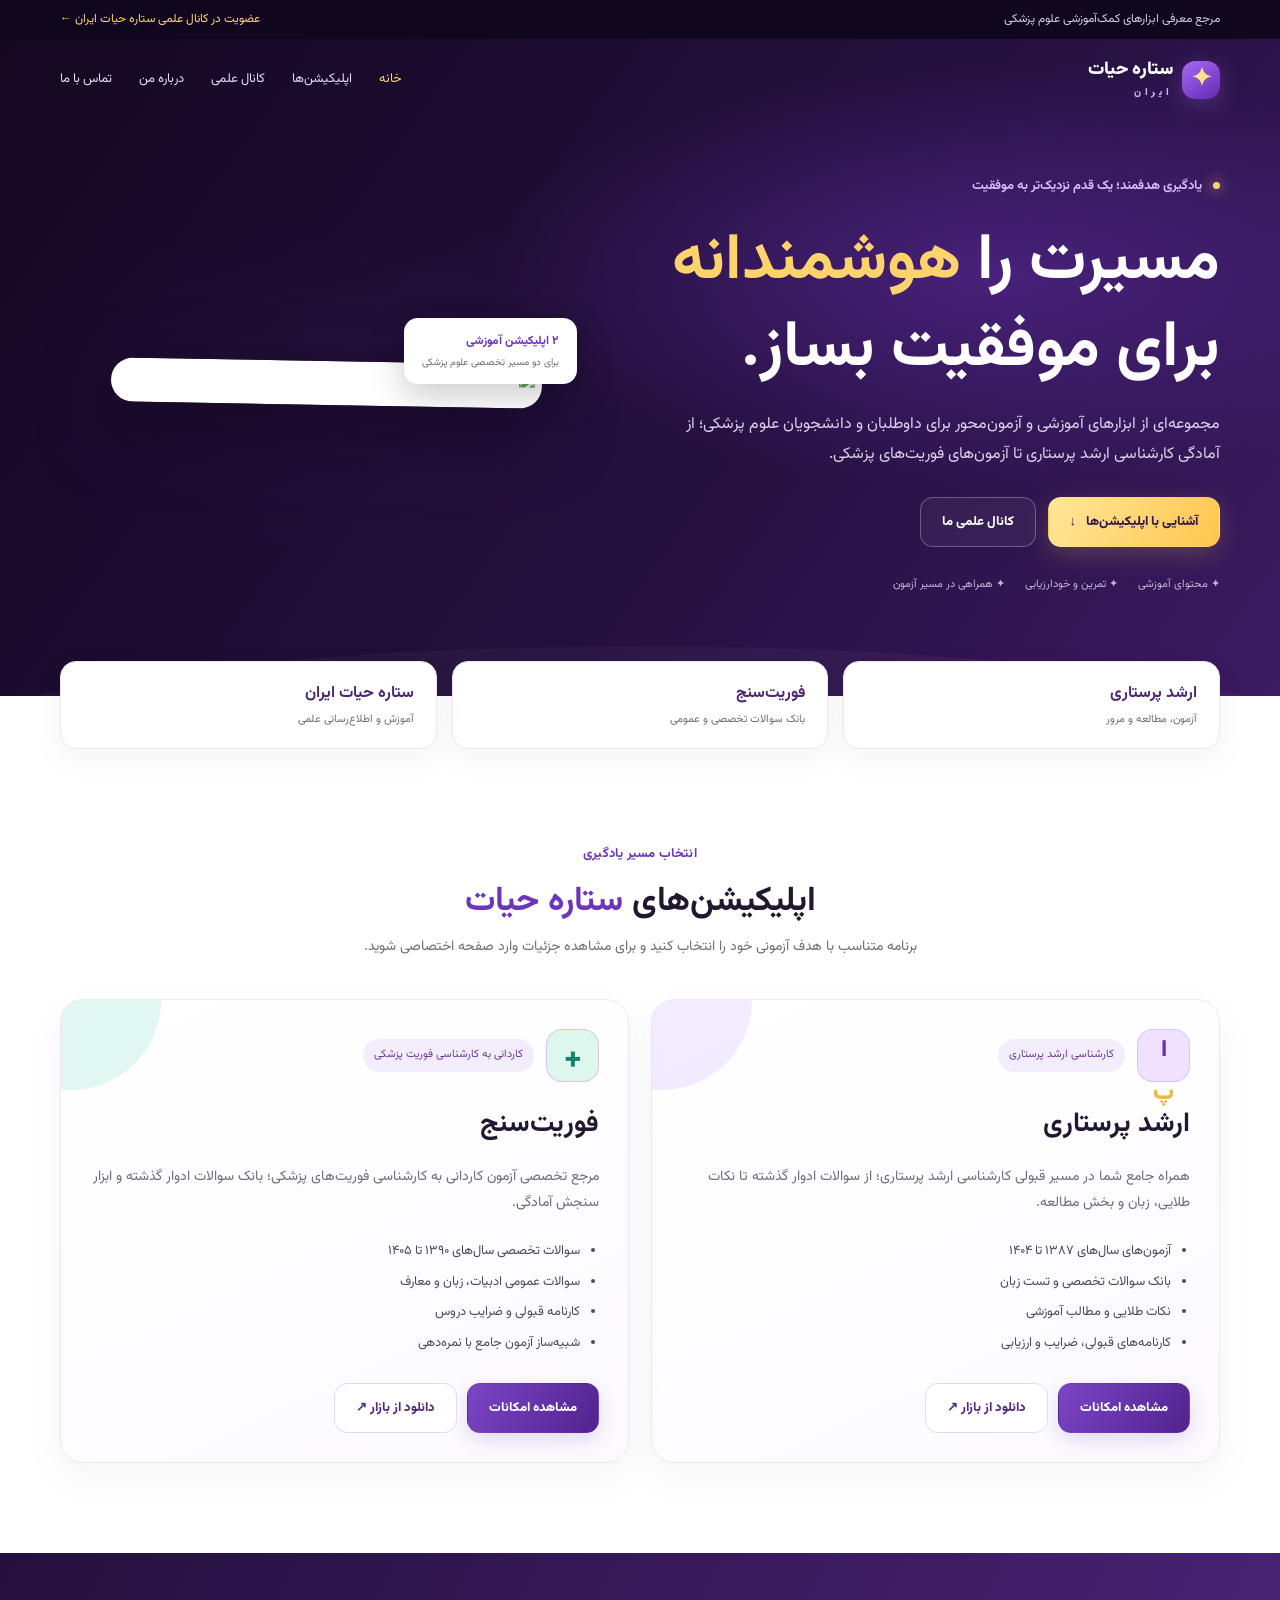
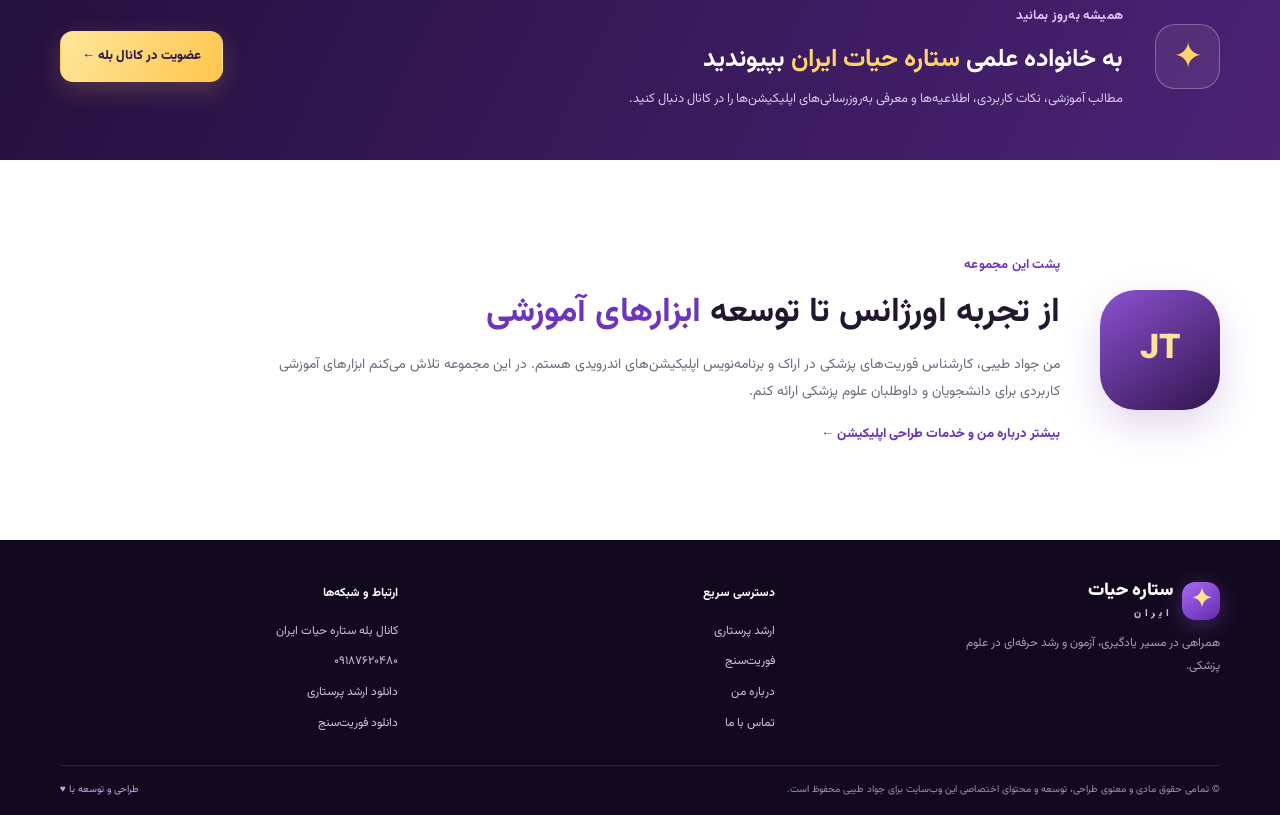
==== index.html @ ad35c451 "Add files via upload" ====
<!doctype html>
<html lang="fa" dir="rtl">
<head>
<meta charset="utf-8"><meta name="viewport" content="width=device-width,initial-scale=1">
<meta name="theme-color" content="#170b2d">
<title>ستاره حیات ایران | آموزش، آزمون و اپلیکیشن‌های علوم پزشکی</title>
<meta name="description" content="ستاره حیات ایران؛ معرفی اپلیکیشن ارشد پرستاری و فوریت‌سنج، ابزارهای کمک‌آموزشی، آزمون‌های سال‌های گذشته و مطالب تخصصی علوم پزشکی.">
<meta name="keywords" content="ستاره حیات ایران, دانلود ارشد پرستاری, دانلود فوریت سنج, سوالات ارشد پرستاری, سوالات فوریت پزشکی">
<meta property="og:title" content="ستاره حیات ایران | آموزش و آزمون علوم پزشکی"><meta property="og:description" content="دو همراه آموزشی برای مسیر آزمون‌های علوم پزشکی"><meta property="og:type" content="website">
<link rel="icon" href="assets/favicon.svg" type="image/svg+xml"><link rel="stylesheet" href="style.css">
</head>
<body>
<div class="topline"><div class="container topinner"><span>مرجع معرفی ابزارهای کمک‌آموزشی علوم پزشکی</span><a href="https://ble.ir/setarehhayatiran" target="_blank" rel="noopener">عضویت در کانال علمی ستاره حیات ایران <b>←</b></a></div></div>
<header class="header">
 <nav class="container nav"><a class="logo" href="index.html"><span class="logo-mark">✦</span><span>ستاره حیات<small>ایران</small></span></a><button class="menu-toggle" aria-label="باز کردن منو" onclick="document.querySelector('.navlinks').classList.toggle('open')">☰</button><div class="navlinks"><a class="active" href="index.html">خانه</a><a href="#apps">اپلیکیشن‌ها</a><a href="#channel">کانال علمی</a><a href="about.html">درباره من</a><a href="contact.html">تماس با ما</a></div></nav>
 <section class="container hero">
  <div class="hero-copy"><span class="eyebrow"><i></i> یادگیری هدفمند؛ یک قدم نزدیک‌تر به موفقیت</span><h1>مسیرت را <em>هوشمندانه</em><br>برای موفقیت بساز.</h1><p>مجموعه‌ای از ابزارهای آموزشی و آزمون‌محور برای داوطلبان و دانشجویان علوم پزشکی؛ از آمادگی کارشناسی ارشد پرستاری تا آزمون‌های فوریت‌های پزشکی.</p><div class="hero-actions"><a class="btn btn-gold" href="#apps">آشنایی با اپلیکیشن‌ها <b>↓</b></a><a class="btn btn-glass" href="https://ble.ir/setarehhayatiran" target="_blank" rel="noopener">کانال علمی ما</a></div><div class="hero-proof"><span>✦ محتوای آموزشی</span><span>✦ تمرین و خودارزیابی</span><span>✦ همراهی در مسیر آزمون</span></div></div>
  <div class="hero-art"><div class="art-glow"></div><div class="poster-frame"><img src="assets/arshad-poster.webp" alt="پوستر اپلیکیشن ارشد پرستاری؛ آزمون‌های سال‌های ۱۳۸۷ تا ۱۴۰۴" fetchpriority="high"></div><div class="float-note"><b>۲ اپلیکیشن آموزشی</b><span>برای دو مسیر تخصصی علوم پزشکی</span></div></div>
 </section>
 <div class="hero-bottom"></div>
</header>
<main>
<section class="container stats"><div><b>ارشد پرستاری</b><span>آزمون، مطالعه و مرور</span></div><div><b>فوریت‌سنج</b><span>بانک سوالات تخصصی و عمومی</span></div><div><b>ستاره حیات ایران</b><span>آموزش و اطلاع‌رسانی علمی</span></div></section>
<section class="section container" id="apps"><div class="section-head"><span class="kicker">انتخاب مسیر یادگیری</span><h2>اپلیکیشن‌های <em>ستاره حیات</em></h2><p>برنامه متناسب با هدف آزمونی خود را انتخاب کنید و برای مشاهده جزئیات وارد صفحه اختصاصی شوید.</p></div>
<div class="app-grid">
 <article class="app-card nurse-card"><div class="app-card-top"><div class="app-symbol">ا<span>پ</span></div><span class="pill">کارشناسی ارشد پرستاری</span></div><h3>ارشد پرستاری</h3><p>همراه جامع شما در مسیر قبولی کارشناسی ارشد پرستاری؛ از سوالات ادوار گذشته تا نکات طلایی، زبان و بخش مطالعه.</p><ul><li>آزمون‌های سال‌های ۱۳۸۷ تا ۱۴۰۴</li><li>بانک سوالات تخصصی و تست زبان</li><li>نکات طلایی و مطالب آموزشی</li><li>کارنامه‌های قبولی، ضرایب و ارزیابی</li></ul><div class="card-actions"><a class="btn btn-purple" href="arshad.html">مشاهده امکانات</a><a class="btn btn-market" href="https://cafebazaar.ir/app/?id=com.ayllar7.arshaad&amp;ref=share" target="_blank" rel="noopener">دانلود از بازار ↗</a></div></article>
 <article class="app-card ems-card"><div class="app-card-top"><div class="app-symbol ems-symbol">+</div><span class="pill">کاردانی به کارشناسی فوریت پزشکی</span></div><h3>فوریت‌سنج</h3><p>مرجع تخصصی آزمون کاردانی به کارشناسی فوریت‌های پزشکی؛ بانک سوالات ادوار گذشته و ابزار سنجش آمادگی.</p><ul><li>سوالات تخصصی سال‌های ۱۳۹۰ تا ۱۴۰۵</li><li>سوالات عمومی ادبیات، زبان و معارف</li><li>کارنامه قبولی و ضرایب دروس</li><li>شبیه‌ساز آزمون جامع با نمره‌دهی</li></ul><div class="card-actions"><a class="btn btn-purple" href="foriatsanj.html">مشاهده امکانات</a><a class="btn btn-market" href="https://cafebazaar.ir/app/?id=com.ayllar7.foriatsanj&amp;ref=share" target="_blank" rel="noopener">دانلود از بازار ↗</a></div></article>
</div></section>
<section class="channel-section" id="channel"><div class="container channel-inner"><div class="channel-icon">✦</div><div><span class="kicker light">همیشه به‌روز بمانید</span><h2>به خانواده علمی <em>ستاره حیات ایران</em> بپیوندید</h2><p>مطالب آموزشی، نکات کاربردی، اطلاعیه‌ها و معرفی به‌روزرسانی‌های اپلیکیشن‌ها را در کانال دنبال کنید.</p></div><a class="btn btn-gold" href="https://ble.ir/setarehhayatiran" target="_blank" rel="noopener">عضویت در کانال بله ←</a></div></section>
<section class="container section about-teaser"><div class="about-orb">JT</div><div><span class="kicker">پشت این مجموعه</span><h2>از تجربه اورژانس تا توسعه <em>ابزارهای آموزشی</em></h2><p>من جواد طیبی، کارشناس فوریت‌های پزشکی در اراک و برنامه‌نویس اپلیکیشن‌های اندرویدی هستم. در این مجموعه تلاش می‌کنم ابزارهای آموزشی کاربردی برای دانشجویان و داوطلبان علوم پزشکی ارائه کنم.</p><a class="inline-link" href="about.html">بیشتر درباره من و خدمات طراحی اپلیکیشن ←</a></div></section>
</main>
<footer class="footer"><div class="container footer-grid"><div><a class="logo footer-logo" href="index.html"><span class="logo-mark">✦</span><span>ستاره حیات<small>ایران</small></span></a><p>همراهی در مسیر یادگیری، آزمون و رشد حرفه‌ای در علوم پزشکی.</p></div><div><b>دسترسی سریع</b><a href="arshad.html">ارشد پرستاری</a><a href="foriatsanj.html">فوریت‌سنج</a><a href="about.html">درباره من</a><a href="contact.html">تماس با ما</a></div><div><b>ارتباط و شبکه‌ها</b><a href="https://ble.ir/setarehhayatiran" target="_blank" rel="noopener">کانال بله ستاره حیات ایران</a><a href="tel:09187620480">۰۹۱۸۷۶۲۰۴۸۰</a><a href="https://cafebazaar.ir/app/?id=com.ayllar7.arshaad&amp;ref=share">دانلود ارشد پرستاری</a><a href="https://cafebazaar.ir/app/?id=com.ayllar7.foriatsanj&amp;ref=share">دانلود فوریت‌سنج</a></div></div><div class="container copyright">© تمامی حقوق مادی و معنوی طراحی، توسعه و محتوای اختصاصی این وب‌سایت برای جواد طیبی محفوظ است. <span>طراحی و توسعه با ♥</span></div></footer>
</body></html>
---- style.css ----
@import url('https://fonts.googleapis.com/css2?family=Vazirmatn:wght@300;400;500;600;700;800;900&display=swap');
:root{--night:#170b2d;--night2:#24113f;--purple:#6c35bb;--violet:#9b62e8;--gold:#ffd36c;--ink:#21172f;--muted:#716a7c;--paper:#fbf9ff;--line:#ece5f5;--mint:#baf3df}
*{box-sizing:border-box}html{scroll-behavior:smooth;scroll-padding-top:20px}body{margin:0;background:#fff;color:var(--ink);font-family:Vazirmatn,Tahoma,sans-serif;line-height:1.9}a{text-decoration:none;color:inherit}.container{width:min(1160px,calc(100% - 42px));margin:auto}.topline{background:#10071f;color:#d9cbe9;font-size:12px}.topinner{display:flex;justify-content:space-between;padding:8px 0;gap:12px}.topinner a{color:var(--gold)}.header{background:radial-gradient(ellipse at 78% 36%,#48217b 0,transparent 36%),linear-gradient(125deg,#140821,#24103e 58%,#3b1b62);color:#fff;position:relative;overflow:hidden}.header:after{content:"";position:absolute;inset:auto -10% -210px -10%;height:260px;background:#fff;border-radius:50% 50% 0 0;opacity:.035}.nav{height:82px;display:flex;align-items:center;justify-content:space-between;position:relative;z-index:5}.logo{display:flex;align-items:center;gap:9px;color:white;font-weight:900;font-size:18px;line-height:1.1}.logo small{display:block;font-size:10px;letter-spacing:4px;color:#cdb3ef;margin-top:6px}.logo-mark{display:grid;place-items:center;width:38px;height:38px;border-radius:13px;background:linear-gradient(145deg,#a76af4,#642ab1);color:#ffe18a;font-size:25px;box-shadow:0 5px 22px #9b62e855}.navlinks{display:flex;align-items:center;gap:27px;color:#e7d9f7;font-size:13px}.navlinks a:hover,.navlinks .active{color:var(--gold)}.menu-toggle{display:none;background:transparent;color:white;border:0;font-size:25px}.hero{display:grid;grid-template-columns:1.04fr .96fr;align-items:center;gap:50px;padding:50px 0 100px;position:relative;z-index:1}.eyebrow,.kicker{font-size:13px;font-weight:700;color:#d8b9ff}.eyebrow i{display:inline-block;width:7px;height:7px;border-radius:50%;background:var(--gold);margin-left:8px;box-shadow:0 0 14px var(--gold)}h1{font-size:clamp(38px,5vw,64px);line-height:1.35;margin:18px 0}h1 em,h2 em{font-style:normal;color:var(--gold)}.hero-copy>p{max-width:590px;color:#ded2ec;font-size:16px;margin:0 0 26px}.hero-actions{display:flex;gap:12px;flex-wrap:wrap}.btn{display:inline-flex;align-items:center;justify-content:center;gap:10px;padding:12px 21px;border-radius:13px;font-weight:800;font-size:13px;transition:.2s;border:1px solid transparent}.btn:hover{transform:translateY(-3px);filter:brightness(1.04)}.btn-gold{background:linear-gradient(120deg,#ffe69a,#ffc64d);color:#30194a;box-shadow:0 8px 25px #f7c95b33}.btn-glass{border-color:#ffffff45;color:#fff;background:#ffffff0c}.btn-purple{background:linear-gradient(120deg,#7c45c5,#51228f);color:#fff;box-shadow:0 7px 20px #6735a52b}.btn-market{border-color:#e5d9f2;color:#512b7e;background:#fff}.hero-proof{display:flex;gap:20px;flex-wrap:wrap;color:#c7b5d9;font-size:11px;margin-top:28px}.hero-art{position:relative;max-width:470px;justify-self:center}.art-glow{position:absolute;inset:8% -8%;background:#a05af8;filter:blur(75px);opacity:.25;border-radius:50%}.poster-frame{position:relative;border:7px solid #ffffff20;border-radius:25px;overflow:hidden;box-shadow:0 25px 70px #08031199;transform:rotate(1deg);background:#fff}.poster-frame img{display:block;width:100%;height:auto}.float-note{position:absolute;bottom:22px;right:-35px;background:#fff;color:var(--ink);padding:12px 18px;border-radius:14px;box-shadow:0 12px 35px #08031135;display:flex;flex-direction:column;font-size:12px}.float-note b{color:var(--purple)}.float-note span{color:var(--muted);font-size:10px}.stats{display:grid;grid-template-columns:repeat(3,1fr);gap:15px;margin-top:-35px;position:relative;z-index:3}.stats div{background:#fff;border:1px solid var(--line);border-radius:16px;padding:17px 22px;box-shadow:0 10px 35px #2913440c;display:flex;flex-direction:column}.stats b{color:#4b2774;font-size:16px}.stats span{font-size:11px;color:var(--muted)}.section{padding-top:90px;padding-bottom:90px}.section-head{text-align:center;max-width:690px;margin:0 auto 38px}.kicker{color:var(--purple);letter-spacing:.2px}.section-head h2,.about-teaser h2{font-size:34px;margin:7px 0;line-height:1.5}.section-head h2 em,.about-teaser h2 em{color:var(--purple)}.section-head p{color:var(--muted);margin:0;font-size:14px}.app-grid{display:grid;grid-template-columns:1fr 1fr;gap:22px}.app-card{border:1px solid var(--line);border-radius:23px;padding:29px;background:linear-gradient(155deg,#fff,#fcfaff);box-shadow:0 15px 45px #2d16440b;position:relative;overflow:hidden}.app-card:before{content:"";position:absolute;width:180px;height:180px;border-radius:50%;left:-80px;top:-90px;background:#eadbff;opacity:.55}.ems-card:before{background:#c9f3e8}.app-card-top{display:flex;align-items:center;gap:12px;position:relative}.app-symbol{width:53px;height:53px;border-radius:16px;display:grid;place-items:center;background:#eee2ff;color:#6633a7;font-size:23px;font-weight:900;box-shadow:inset 0 0 0 1px #d9c5f5}.app-symbol span{color:#ecb93e}.ems-symbol{background:#ddf7ed;color:#15836a;font-size:32px}.pill{font-size:11px;color:#6b3b9d;background:#f3ecfb;padding:6px 11px;border-radius:30px}.app-card h3{font-size:27px;margin:17px 0 5px}.app-card>p{font-size:14px;color:var(--muted);min-height:55px}.app-card ul{padding-right:19px;color:#51485c;font-size:13px;margin:17px 0 24px}.app-card li{padding:3px 0}.card-actions{display:flex;gap:10px;flex-wrap:wrap}.channel-section{background:linear-gradient(115deg,#24103d,#4b2376);color:#fff;padding:48px 0}.channel-inner{display:grid;grid-template-columns:75px 1fr auto;gap:22px;align-items:center}.channel-icon{width:65px;height:65px;border:1px solid #ffffff45;background:#ffffff12;border-radius:20px;display:grid;place-items:center;color:var(--gold);font-size:36px}.kicker.light{color:#e2c6ff}.channel-inner h2{font-size:25px;margin:4px 0}.channel-inner p{color:#d6c9e5;font-size:13px;margin:0}.about-teaser{display:grid;grid-template-columns:130px 1fr;gap:30px;align-items:center}.about-orb{width:120px;height:120px;border-radius:36px;background:linear-gradient(145deg,#8d51d1,#30164e);display:grid;place-items:center;color:#ffe19a;font-weight:900;font-size:34px;box-shadow:0 15px 40px #6735a533}.about-teaser p{color:var(--muted);font-size:14px;max-width:800px}.inline-link{color:var(--purple);font-weight:800;font-size:13px}.footer{background:#12091f;color:#cfc2dc;padding:42px 0 16px}.footer-grid{display:grid;grid-template-columns:1.2fr 1fr 1fr;gap:40px;padding-bottom:30px}.footer-logo{margin-bottom:12px}.footer p{font-size:12px;color:#a99bb8;max-width:270px}.footer-grid>div:not(:first-child){display:flex;flex-direction:column;gap:8px;font-size:12px}.footer-grid b{color:#fff;margin-bottom:7px}.footer-grid a:not(.logo):hover{color:var(--gold)}.copyright{border-top:1px solid #ffffff1b;padding-top:14px;font-size:10px;color:#9e91ad;display:flex;justify-content:space-between;gap:15px;flex-wrap:wrap}.copyright span{color:#c6a5ed}
.subhero{background:radial-gradient(ellipse at 80% 35%,#542c80,transparent 40%),linear-gradient(120deg,#170b2d,#2d1550);color:#fff}.subhero-grid{display:grid;grid-template-columns:1fr .8fr;gap:45px;align-items:center;padding:35px 0 65px}.subhero-grid h1{font-size:58px}.subhero-grid h1 em{color:#ffd15c}.subhero-grid p{color:#e0d4ed;max-width:590px;margin-bottom:24px}.subposter{max-width:340px;justify-self:center;border:6px solid #ffffff24;border-radius:20px;overflow:hidden;box-shadow:0 22px 65px #08031177}.subposter img{display:block;width:100%}.detail-main{padding-top:70px;padding-bottom:70px}.features{display:grid;grid-template-columns:1fr 1fr;gap:15px}.feature{display:flex;gap:16px;border:1px solid var(--line);border-radius:16px;padding:20px;background:linear-gradient(120deg,#fff,#fcfaff)}.feature>span{flex:0 0 42px;height:42px;border-radius:13px;background:#f0e6fb;color:#6a3aa2;display:grid;place-items:center;font-weight:900;font-size:12px}.feature h3{font-size:15px;margin:0 0 5px}.feature p{font-size:12px;color:var(--muted);margin:0}.quote-panel{margin:35px 0;background:#f4eefb;border:1px solid #e7d9f5;border-radius:20px;padding:30px;text-align:center}.quote-panel>span{font-size:50px;color:#a26cdb;line-height:1}.quote-panel h2{font-size:21px;max-width:750px;margin:0 auto 10px;color:#442568}.quote-panel p{font-size:13px;color:#76529b}.download-panel{margin-top:30px;padding:30px;border-radius:22px;background:linear-gradient(115deg,#25103e,#52267e);color:white;display:flex;justify-content:space-between;align-items:center;gap:25px}.download-panel h2{font-size:23px;margin:5px 0}.download-panel p{font-size:12px;color:#d8cbe7;max-width:650px;margin:0}.disclaimer{font-size:11px;color:#898191;margin:18px 0}.cross-promo{border-top:1px solid var(--line);padding-top:20px;display:flex;gap:20px;flex-wrap:wrap;font-size:12px}.cross-promo b{width:100%;font-size:14px}.cross-promo a{color:var(--purple);font-weight:700}
.ems-sub{background:radial-gradient(ellipse at 72% 55%,#145f5a 0,transparent 36%),linear-gradient(125deg,#0c1b2b,#102d3b 60%,#164c50)}.ems-hero{padding:55px 0 70px;position:relative;min-height:430px}.ems-badge{display:inline-block;border:1px solid #a3e8d444;color:#a8eadb;border-radius:30px;padding:5px 13px;font-size:11px;letter-spacing:2px}.ems-hero h1{font-size:64px;margin:12px 0 0}.ems-hero h1 em{color:#74e0c1}.ems-hero h2{font-size:23px;margin:0 0 10px}.ems-hero>p{color:#c7e0dc;max-width:670px;margin:0 0 23px}.ems-visual{position:absolute;left:7%;top:70px;width:270px;height:270px;border:1px solid #a8eddb55;border-radius:50%;display:flex;flex-direction:column;align-items:center;justify-content:center;background:#ffffff09;box-shadow:0 0 0 18px #ffffff06,0 0 80px #4ad7b322}.pulse-line{color:#80e6c8;font-size:20px;letter-spacing:2px}.ems-years{display:flex;align-items:center;gap:10px;color:white;font-size:28px;font-weight:900}.ems-years span{font-size:13px;color:#a9d8cc}.ems-visual small{color:#b7d9d1;font-size:11px}
.simple-head{background:linear-gradient(120deg,#170b2d,#43206b);color:#fff;padding-bottom:55px}.simple-head h1{font-size:48px;margin:18px 0 0}.simple-head h1 em{color:var(--gold)}.head-desc{color:#ded2ec;max-width:650px}.about-page,.contact-page{padding-top:60px;padding-bottom:75px}.profile-card{display:grid;grid-template-columns:115px 1fr;gap:25px;align-items:center;padding:28px;border:1px solid var(--line);border-radius:22px;box-shadow:0 12px 40px #2913440c}.profile-avatar{width:105px;height:105px;border-radius:32px;background:linear-gradient(145deg,#9c67e0,#30154f);display:grid;place-items:center;color:#ffe19a;font-size:30px;font-weight:900}.profile-card h2{margin:0;font-size:27px}.profile-role{color:var(--purple);font-weight:700;font-size:13px;margin:0}.profile-card p:last-child{font-size:13px;color:var(--muted);margin-bottom:0}.service-box{margin-top:25px;padding:30px;border-radius:22px;background:#f7f2fc;border:1px solid #e9def5}.service-box h2{font-size:25px;margin:6px 0}.service-box p{color:var(--muted);font-size:14px}.service-points{display:flex;gap:9px;flex-wrap:wrap;margin:20px 0}.service-points span{background:white;border:1px solid #e7dcf2;border-radius:30px;padding:7px 12px;font-size:11px;color:#5b3684}.channel-call{margin-top:25px;padding:28px;border-radius:20px;background:linear-gradient(120deg,#271142,#573084);color:white}.channel-call p{color:#d7c9e8;font-size:13px}.contact-page{display:grid;grid-template-columns:1fr 1fr;gap:18px}.contact-card{padding:27px;border:1px solid var(--line);border-radius:20px;text-align:center;box-shadow:0 10px 35px #2913440a}.contact-icon{width:55px;height:55px;border-radius:17px;background:#f0e6fb;color:#713eae;display:grid;place-items:center;font-size:25px;margin:0 auto 12px}.contact-card h2{font-size:23px;margin:5px 0}.contact-card p{font-size:12px;color:var(--muted);margin:0 0 17px}.contact-card.wide{grid-column:1/-1}.download-links{display:flex;justify-content:center;gap:14px;flex-wrap:wrap}.download-links a{color:var(--purple);font-weight:800;font-size:13px}
@media(max-width:800px){.hero{grid-template-columns:1fr;gap:35px;padding-top:35px}.hero-copy{text-align:center}.hero-copy>p{margin-left:auto;margin-right:auto}.hero-actions,.hero-proof{justify-content:center}.hero-art{max-width:350px}.float-note{right:-15px}.stats{grid-template-columns:1fr;margin-top:-25px}.channel-inner{grid-template-columns:55px 1fr}.channel-inner>.btn{grid-column:1/-1;justify-self:start}.subhero-grid{grid-template-columns:1fr}.subposter{max-width:260px}.ems-visual{position:relative;left:auto;top:auto;margin:30px auto 0;width:220px;height:220px}.ems-hero{text-align:center}.ems-hero>p{margin-left:auto;margin-right:auto}.features{grid-template-columns:1fr}.footer-grid{grid-template-columns:1fr 1fr}.footer-grid>div:first-child{grid-column:1/-1}}
@media(max-width:560px){.container{width:min(100% - 30px,1160px)}.nav{height:72px}.menu-toggle{display:block}.navlinks{display:none;position:absolute;top:65px;right:0;left:0;padding:18px;background:#24113f;border:1px solid #ffffff22;border-radius:15px;flex-direction:column;align-items:stretch;gap:12px}.navlinks.open{display:flex}.topinner{font-size:10px}.topinner span{max-width:50%}.hero{padding-bottom:75px}.hero h1{font-size:40px}.hero-copy>p{font-size:13px}.hero-proof{gap:9px;font-size:9px}.section{padding-top:60px;padding-bottom:60px}.section-head h2,.about-teaser h2{font-size:27px}.app-grid{grid-template-columns:1fr}.app-card{padding:22px}.channel-inner{grid-template-columns:1fr;text-align:center}.channel-icon{margin:auto}.channel-inner>.btn{justify-self:center}.about-teaser{grid-template-columns:1fr;text-align:center}.about-orb{margin:auto}.footer-grid{grid-template-columns:1fr}.footer-grid>div:first-child{grid-column:auto}.subhero-grid h1,.ems-hero h1{font-size:45px}.subhero-grid{padding-top:25px}.download-panel{flex-direction:column;align-items:flex-start}.simple-head h1{font-size:38px}.profile-card{grid-template-columns:1fr;text-align:center}.profile-avatar{margin:auto}.contact-page{grid-template-columns:1fr}.contact-card.wide{grid-column:auto}.copyright{font-size:9px}}
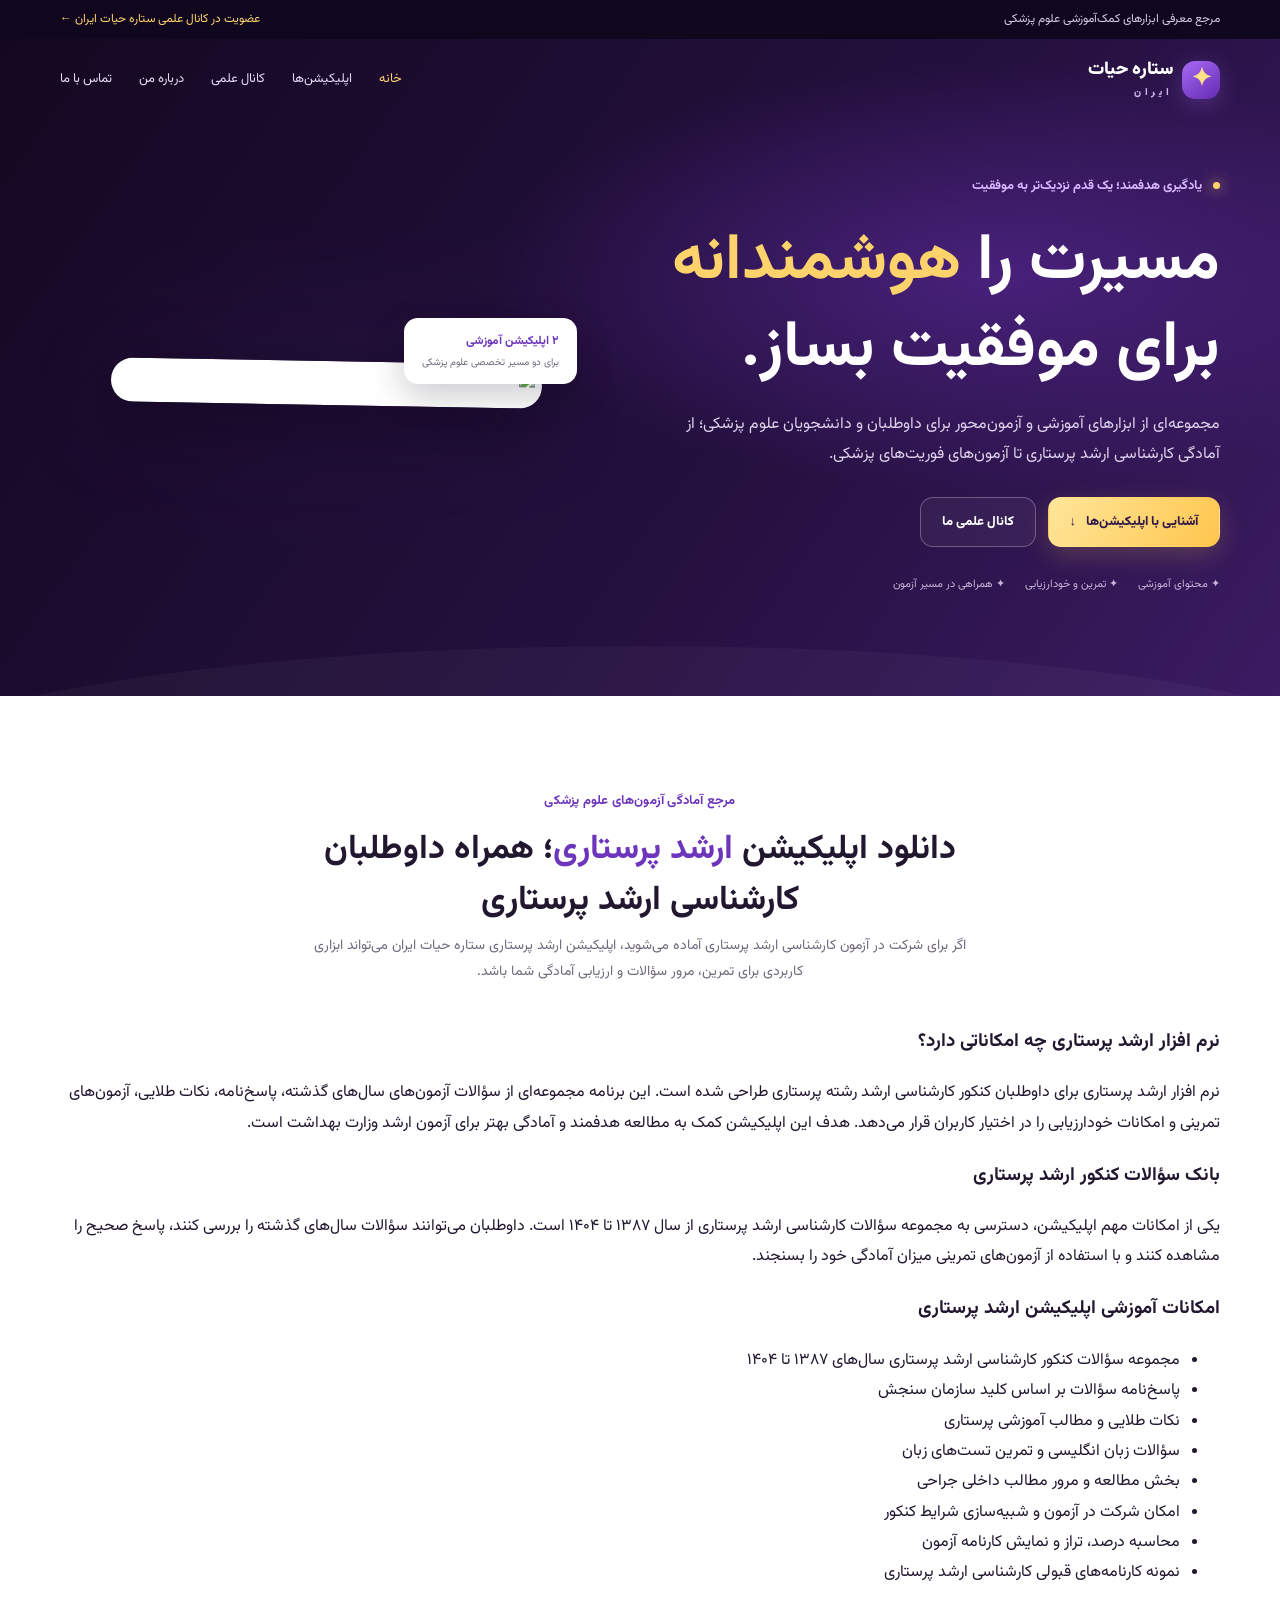
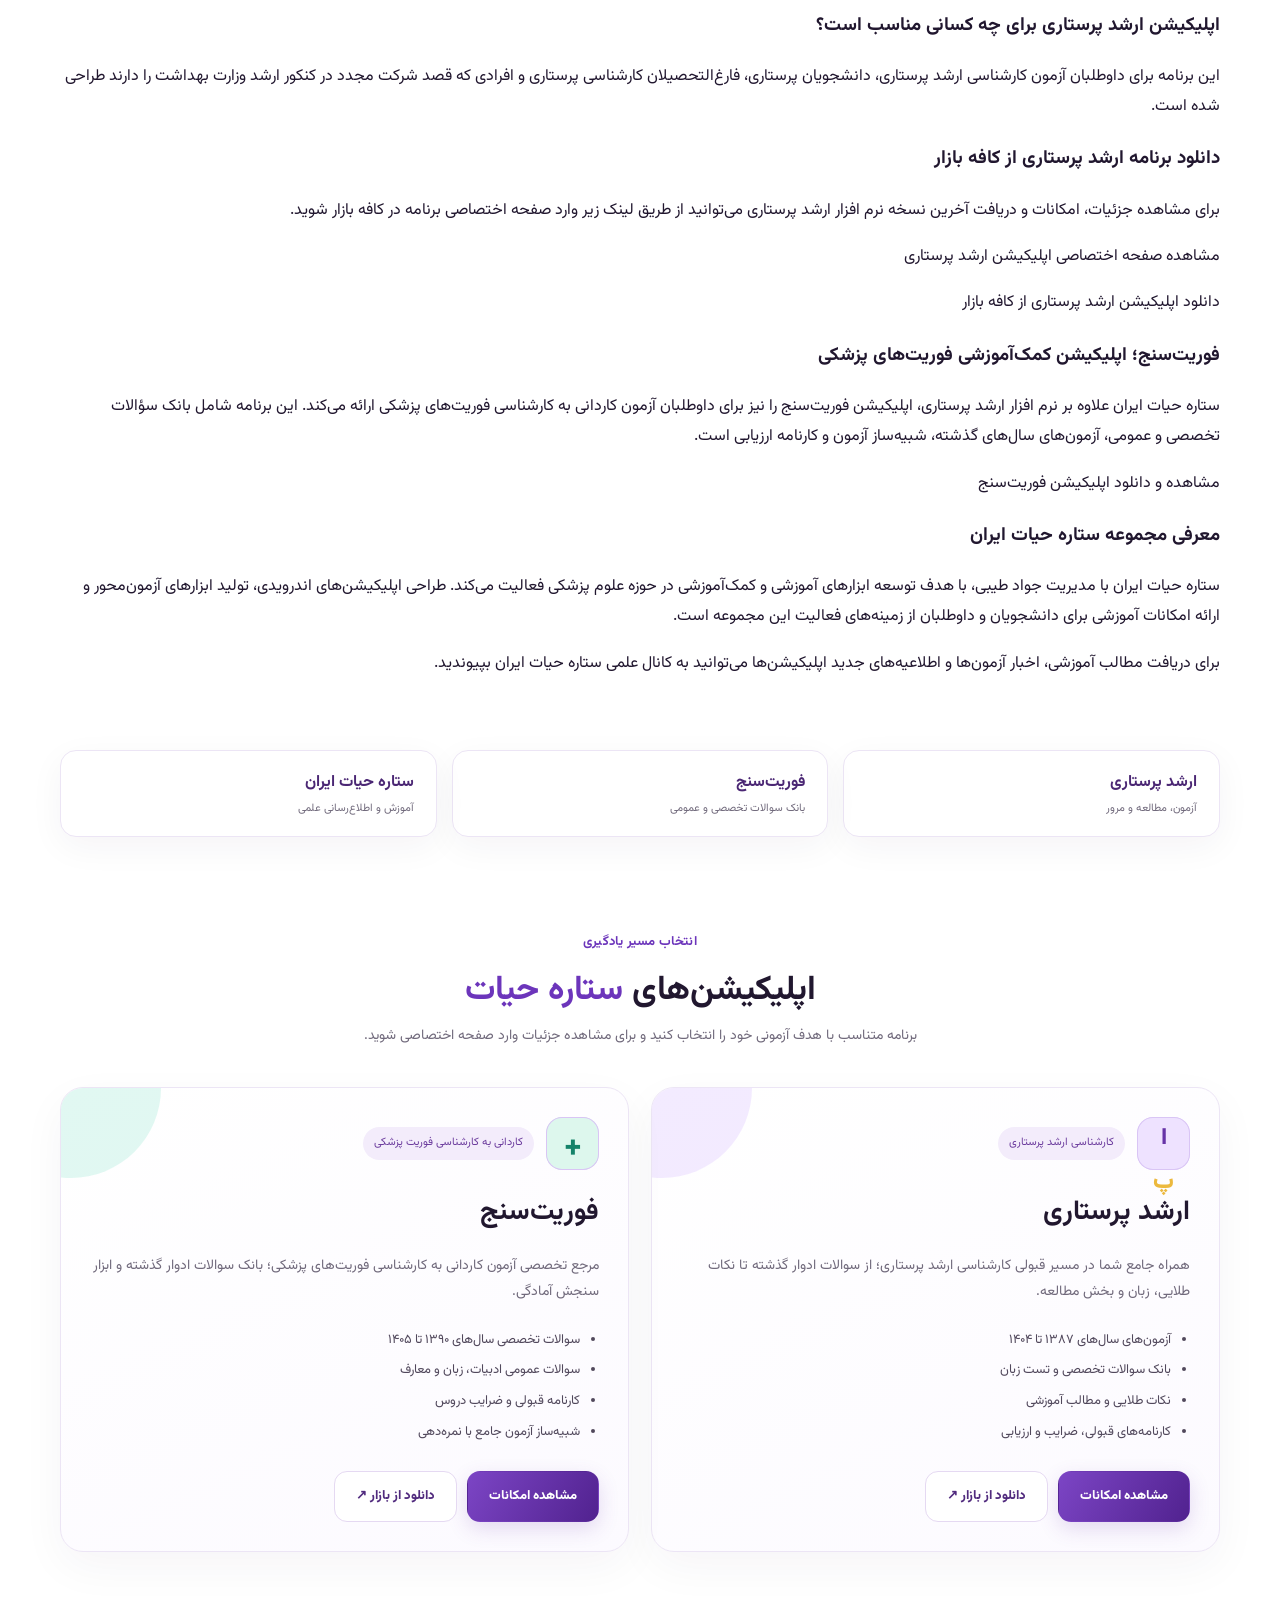
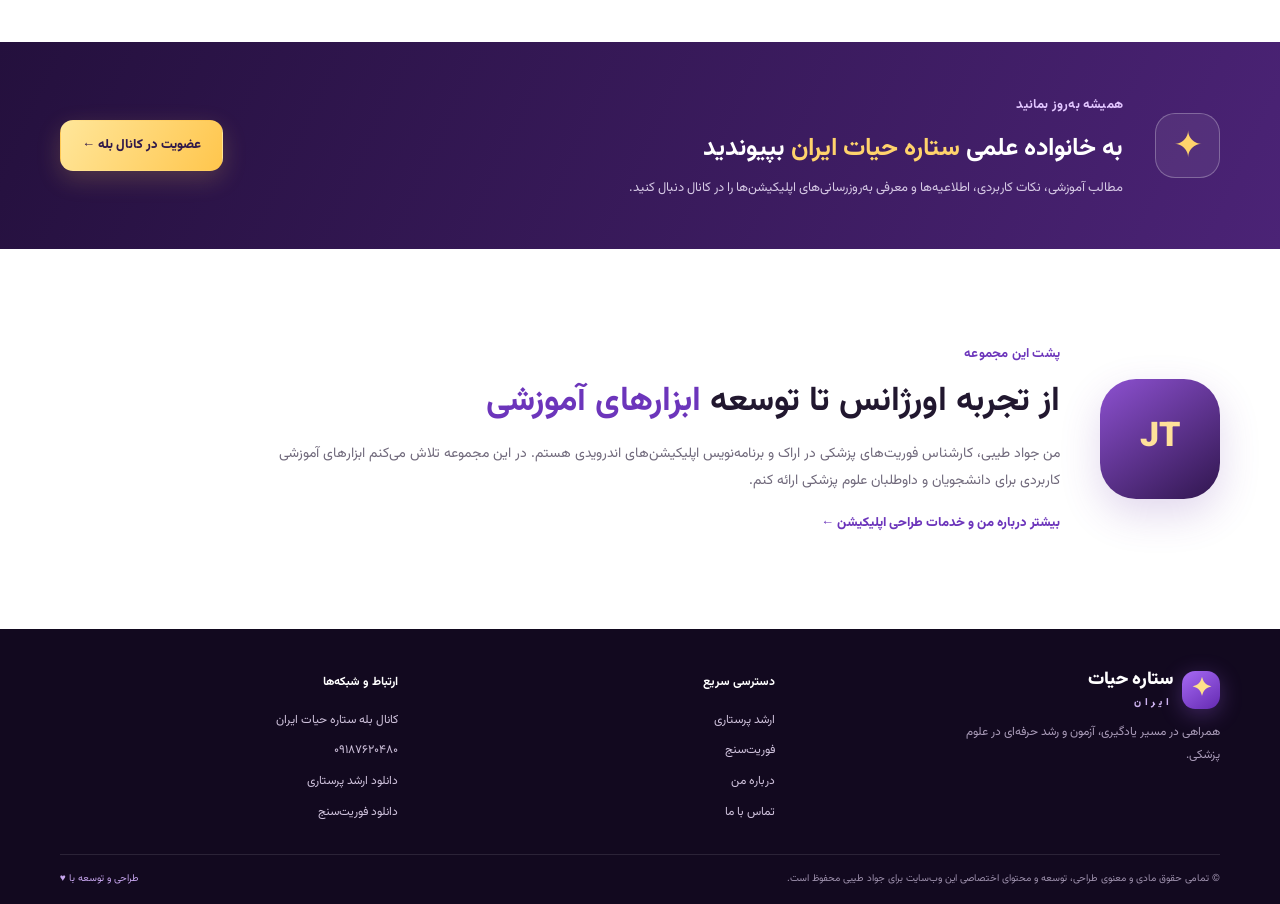
==== commit 3cb122eb: "Update index.html" ====
--- a/index.html
+++ b/index.html
@@ -1,6 +1,7 @@
 <!doctype html>
 <html lang="fa" dir="rtl">
 <head>
+ <meta name="google-site-verification" content="fNp4Zlsr3souBszVVi7KxyfAhekgO9h8PJBKqVPOGd4" />
 <meta charset="utf-8"><meta name="viewport" content="width=device-width,initial-scale=1">
 <meta name="theme-color" content="#170b2d">
 <title>ستاره حیات ایران | آموزش، آزمون و اپلیکیشن‌های علوم پزشکی</title>
@@ -19,6 +20,108 @@
  </section>
  <div class="hero-bottom"></div>
 </header>
+ 
+<!-- SEO CONTENT: ARSHAD PARASTARI -->
+<section class="container section seo-content" id="seo-nursing">
+    <div class="section-head">
+        <span class="kicker">مرجع آمادگی آزمون‌های علوم پزشکی</span>
+        <h2>دانلود اپلیکیشن <em>ارشد پرستاری</em>؛ همراه داوطلبان کارشناسی ارشد پرستاری</h2>
+        <p>
+            اگر برای شرکت در آزمون کارشناسی ارشد پرستاری آماده می‌شوید،
+            اپلیکیشن ارشد پرستاری ستاره حیات ایران می‌تواند ابزاری کاربردی
+            برای تمرین، مرور سؤالات و ارزیابی آمادگی شما باشد.
+        </p>
+    </div>
+
+    <div>
+        <h3>نرم افزار ارشد پرستاری چه امکاناتی دارد؟</h3>
+        <p>
+            نرم افزار ارشد پرستاری برای داوطلبان کنکور کارشناسی ارشد
+            رشته پرستاری طراحی شده است. این برنامه مجموعه‌ای از سؤالات
+            آزمون‌های سال‌های گذشته، پاسخ‌نامه، نکات طلایی، آزمون‌های
+            تمرینی و امکانات خودارزیابی را در اختیار کاربران قرار می‌دهد.
+            هدف این اپلیکیشن کمک به مطالعه هدفمند و آمادگی بهتر برای
+            آزمون ارشد وزارت بهداشت است.
+        </p>
+
+        <h3>بانک سؤالات کنکور ارشد پرستاری</h3>
+        <p>
+            یکی از امکانات مهم اپلیکیشن، دسترسی به مجموعه سؤالات
+            کارشناسی ارشد پرستاری از سال ۱۳۸۷ تا ۱۴۰۴ است.
+            داوطلبان می‌توانند سؤالات سال‌های گذشته را بررسی کنند،
+            پاسخ صحیح را مشاهده کنند و با استفاده از آزمون‌های
+            تمرینی میزان آمادگی خود را بسنجند.
+        </p>
+
+        <h3>امکانات آموزشی اپلیکیشن ارشد پرستاری</h3>
+        <ul>
+            <li>مجموعه سؤالات کنکور کارشناسی ارشد پرستاری سال‌های ۱۳۸۷ تا ۱۴۰۴</li>
+            <li>پاسخ‌نامه سؤالات بر اساس کلید سازمان سنجش</li>
+            <li>نکات طلایی و مطالب آموزشی پرستاری</li>
+            <li>سؤالات زبان انگلیسی و تمرین تست‌های زبان</li>
+            <li>بخش مطالعه و مرور مطالب داخلی جراحی</li>
+            <li>امکان شرکت در آزمون و شبیه‌سازی شرایط کنکور</li>
+            <li>محاسبه درصد، تراز و نمایش کارنامه آزمون</li>
+            <li>نمونه کارنامه‌های قبولی کارشناسی ارشد پرستاری</li>
+        </ul>
+
+        <h3>اپلیکیشن ارشد پرستاری برای چه کسانی مناسب است؟</h3>
+        <p>
+            این برنامه برای داوطلبان آزمون کارشناسی ارشد پرستاری،
+            دانشجویان پرستاری، فارغ‌التحصیلان کارشناسی پرستاری و
+            افرادی که قصد شرکت مجدد در کنکور ارشد وزارت بهداشت را دارند
+            طراحی شده است.
+        </p>
+
+        <h3>دانلود برنامه ارشد پرستاری از کافه بازار</h3>
+        <p>
+            برای مشاهده جزئیات، امکانات و دریافت آخرین نسخه نرم افزار
+            ارشد پرستاری می‌توانید از طریق لینک زیر وارد صفحه اختصاصی
+            برنامه در کافه بازار شوید.
+        </p>
+
+        <p>
+            <a href="arshad.html">مشاهده صفحه اختصاصی اپلیکیشن ارشد پرستاری</a>
+        </p>
+        <p>
+            <a href="https://cafebazaar.ir/app/?id=com.ayllar7.arshaad">
+                دانلود اپلیکیشن ارشد پرستاری از کافه بازار
+            </a>
+        </p>
+
+        <h3>فوریت‌سنج؛ اپلیکیشن کمک‌آموزشی فوریت‌های پزشکی</h3>
+        <p>
+            ستاره حیات ایران علاوه بر نرم افزار ارشد پرستاری،
+            اپلیکیشن فوریت‌سنج را نیز برای داوطلبان آزمون کاردانی
+            به کارشناسی فوریت‌های پزشکی ارائه می‌کند. این برنامه
+            شامل بانک سؤالات تخصصی و عمومی، آزمون‌های سال‌های گذشته،
+            شبیه‌ساز آزمون و کارنامه ارزیابی است.
+        </p>
+        <p>
+            <a href="foriatsanj.html">مشاهده و دانلود اپلیکیشن فوریت‌سنج</a>
+        </p>
+
+        <h3>معرفی مجموعه ستاره حیات ایران</h3>
+        <p>
+            ستاره حیات ایران با مدیریت جواد طیبی، با هدف توسعه ابزارهای
+            آموزشی و کمک‌آموزشی در حوزه علوم پزشکی فعالیت می‌کند.
+            طراحی اپلیکیشن‌های اندرویدی، تولید ابزارهای آزمون‌محور
+            و ارائه امکانات آموزشی برای دانشجویان و داوطلبان
+            از زمینه‌های فعالیت این مجموعه است.
+        </p>
+
+        <p>
+            برای دریافت مطالب آموزشی، اخبار آزمون‌ها و اطلاعیه‌های
+            جدید اپلیکیشن‌ها می‌توانید به
+            <a href="https://ble.ir/setarehhayatiran">
+                کانال علمی ستاره حیات ایران
+            </a>
+            بپیوندید.
+        </p>
+    </div>
+</section>
+<!-- END SEO CONTENT -->
+
 <main>
 <section class="container stats"><div><b>ارشد پرستاری</b><span>آزمون، مطالعه و مرور</span></div><div><b>فوریت‌سنج</b><span>بانک سوالات تخصصی و عمومی</span></div><div><b>ستاره حیات ایران</b><span>آموزش و اطلاع‌رسانی علمی</span></div></section>
 <section class="section container" id="apps"><div class="section-head"><span class="kicker">انتخاب مسیر یادگیری</span><h2>اپلیکیشن‌های <em>ستاره حیات</em></h2><p>برنامه متناسب با هدف آزمونی خود را انتخاب کنید و برای مشاهده جزئیات وارد صفحه اختصاصی شوید.</p></div>
@@ -30,4 +133,4 @@
 <section class="container section about-teaser"><div class="about-orb">JT</div><div><span class="kicker">پشت این مجموعه</span><h2>از تجربه اورژانس تا توسعه <em>ابزارهای آموزشی</em></h2><p>من جواد طیبی، کارشناس فوریت‌های پزشکی در اراک و برنامه‌نویس اپلیکیشن‌های اندرویدی هستم. در این مجموعه تلاش می‌کنم ابزارهای آموزشی کاربردی برای دانشجویان و داوطلبان علوم پزشکی ارائه کنم.</p><a class="inline-link" href="about.html">بیشتر درباره من و خدمات طراحی اپلیکیشن ←</a></div></section>
 </main>
 <footer class="footer"><div class="container footer-grid"><div><a class="logo footer-logo" href="index.html"><span class="logo-mark">✦</span><span>ستاره حیات<small>ایران</small></span></a><p>همراهی در مسیر یادگیری، آزمون و رشد حرفه‌ای در علوم پزشکی.</p></div><div><b>دسترسی سریع</b><a href="arshad.html">ارشد پرستاری</a><a href="foriatsanj.html">فوریت‌سنج</a><a href="about.html">درباره من</a><a href="contact.html">تماس با ما</a></div><div><b>ارتباط و شبکه‌ها</b><a href="https://ble.ir/setarehhayatiran" target="_blank" rel="noopener">کانال بله ستاره حیات ایران</a><a href="tel:09187620480">۰۹۱۸۷۶۲۰۴۸۰</a><a href="https://cafebazaar.ir/app/?id=com.ayllar7.arshaad&amp;ref=share">دانلود ارشد پرستاری</a><a href="https://cafebazaar.ir/app/?id=com.ayllar7.foriatsanj&amp;ref=share">دانلود فوریت‌سنج</a></div></div><div class="container copyright">© تمامی حقوق مادی و معنوی طراحی، توسعه و محتوای اختصاصی این وب‌سایت برای جواد طیبی محفوظ است. <span>طراحی و توسعه با ♥</span></div></footer>
-</body></html>+</body></html>
